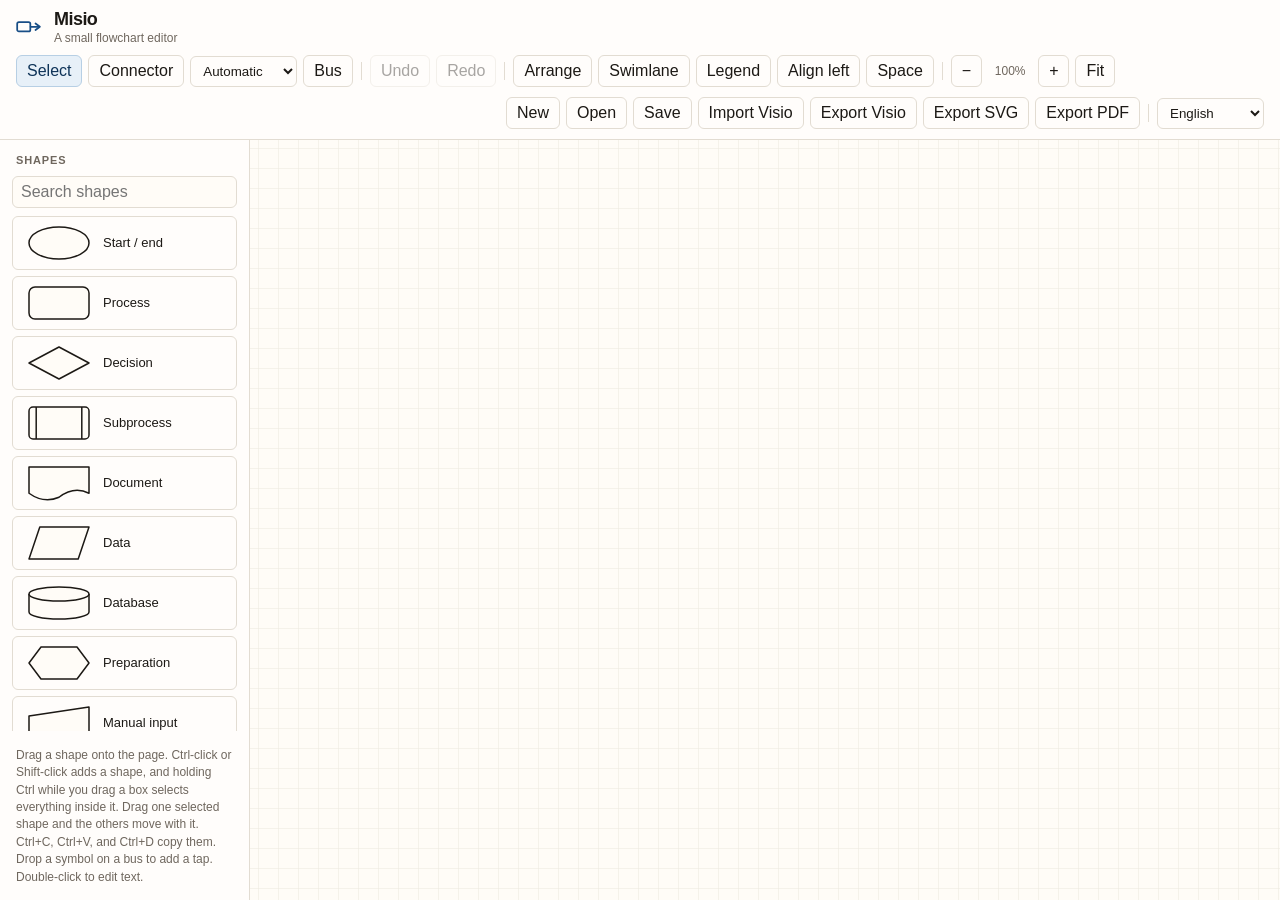
==== index.html @ 0391783e "Import and export Visio drawings. A .vsdx file can be brought onto the page, and a Misio drawing can" ====
<!DOCTYPE html>
<html lang="en">
<head>
  <meta charset="utf-8">
  <meta name="viewport" content="width=device-width, initial-scale=1">
  <title>Misio</title>
  <link rel="icon" href="favicon.svg" type="image/svg+xml">
  <link rel="icon" href="favicon.ico" sizes="32x32">
  <link rel="stylesheet" href="styles.css">
</head>
<body>
  <header class="topbar">
    <div class="brand">
      <svg class="mark" viewBox="0 0 22 16" aria-hidden="true">
        <rect x="0.75" y="3.25" width="10.5" height="7.5" rx="1.4" fill="none" stroke="currentColor" stroke-width="1.4"/>
        <path d="M11.5 7h6.2" fill="none" stroke="currentColor" stroke-width="1.4" stroke-linecap="round"/>
        <path d="M15.4 4.4 18.9 7 15.4 9.6" fill="none" stroke="currentColor" stroke-width="1.4" stroke-linecap="round" stroke-linejoin="round"/>
      </svg>
      <div>
        <h1>Misio</h1>
        <p data-ui="tagline">A small flowchart editor</p>
      </div>
    </div>
    <div class="tools" role="toolbar" data-ui-label="tools" aria-label="Tools">
      <button id="tool-select" type="button" aria-pressed="true" data-ui="select" data-ui-title="select-title" title="Select (V)">Select</button>
      <button id="tool-connect" type="button" aria-pressed="false" data-ui="connector" data-ui-title="connector-title" title="Connector (C)">Connector</button>
      <select id="connector-ends" data-ui-label="ends-label" data-ui-title="ends-title" aria-label="Connector ends" title="Arrow on new connectors. With a connector selected, this changes that connector.">
        <option value="auto" data-ui="ends-auto">Automatic</option>
        <option value="none" data-ui="ends-none">No arrow</option>
        <option value="end" data-ui="ends-end">One arrow</option>
        <option value="both" data-ui="ends-both">Two arrows</option>
      </select>
      <div id="connector-color-wrap" class="lane-color" hidden>
        <span data-ui="connector-color">Color</span>
        <button type="button" class="connector-swatch" data-color="" data-ui-title="connector-color-default" title="Default (black)" style="background:#1c1915"></button>
        <button type="button" class="connector-swatch" data-color="#184e86" data-ui-title="connector-color-blue" title="Blue" style="background:#184e86"></button>
        <button type="button" class="connector-swatch" data-color="#7dbe8a" data-ui-title="lane-color-green" title="Green" style="background:#7dbe8a"></button>
        <button type="button" class="connector-swatch" data-color="#e2b15a" data-ui-title="lane-color-amber" title="Amber" style="background:#e2b15a"></button>
        <button type="button" class="connector-swatch" data-color="#e08b8b" data-ui-title="lane-color-rose" title="Rose" style="background:#e08b8b"></button>
        <button type="button" class="connector-swatch" data-color="#a894d4" data-ui-title="lane-color-violet" title="Violet" style="background:#a894d4"></button>
        <input id="connector-color" type="color" value="#1c1915" data-ui-label="connector-color-custom" data-ui-title="connector-color-custom" aria-label="Custom connector color" title="Custom connector color">
      </div>
      <button id="tool-bus" type="button" aria-pressed="false" data-ui="bus-tool" data-ui-title="bus-title" title="Bus (B). Drag a bar, then drop a symbol on it.">Bus</button>
      <span class="sep" aria-hidden="true"></span>
      <button id="undo" type="button" data-ui="undo" data-ui-title="undo-title" title="Undo (Ctrl+Z)" disabled>Undo</button>
      <button id="redo" type="button" data-ui="redo" data-ui-title="redo-title" title="Redo (Ctrl+Y)" disabled>Redo</button>
      <span class="sep" aria-hidden="true"></span>
      <button id="arrange" type="button" data-ui="arrange" data-ui-title="arrange-title" title="Arrange shapes and connectors (Ctrl+Shift+L)">Arrange</button>
      <button id="lane" type="button" data-ui="lane" data-ui-title="lane-title" title="Add a swimlane (L). Click again for the next row. Shift-click adds a column.">Swimlane</button>
      <div id="lane-color-wrap" class="lane-color" hidden>
        <span data-ui="lane-color">Color</span>
        <button type="button" class="lane-swatch" data-color="" data-ui-title="lane-color-default" title="Default lane color" style="background:#e6eef6"></button>
        <button type="button" class="lane-swatch" data-color="#7eafd6" data-ui-title="lane-color-blue" title="Blue" style="background:#7eafd6"></button>
        <button type="button" class="lane-swatch" data-color="#7dbe8a" data-ui-title="lane-color-green" title="Green" style="background:#7dbe8a"></button>
        <button type="button" class="lane-swatch" data-color="#e2b15a" data-ui-title="lane-color-amber" title="Amber" style="background:#e2b15a"></button>
        <button type="button" class="lane-swatch" data-color="#e08b8b" data-ui-title="lane-color-rose" title="Rose" style="background:#e08b8b"></button>
        <button type="button" class="lane-swatch" data-color="#a894d4" data-ui-title="lane-color-violet" title="Violet" style="background:#a894d4"></button>
        <input id="lane-color" type="color" value="#e6eef6" data-ui-label="lane-color-custom" data-ui-title="lane-color-custom" aria-label="Custom lane color" title="Custom lane color">
      </div>
      <button id="legend" type="button" data-ui="legend" data-ui-title="legend-title" title="Add a legend of the symbols on this page">Legend</button>
      <button id="align-left" type="button" data-ui="align-left" data-ui-title="align-title" title="Align the left edges of the selected shapes">Align left</button>
      <button id="space-even" type="button" data-ui="space" data-ui-title="space-title" title="Space the selected shapes evenly">Space</button>
      <span class="sep" aria-hidden="true"></span>
      <button id="zoom-out" type="button" data-ui-title="zoom-out" title="Zoom out">−</button>
      <span id="zoom-label">100%</span>
      <button id="zoom-in" type="button" data-ui-title="zoom-in" title="Zoom in">+</button>
      <button id="fit" type="button" data-ui="fit" data-ui-title="fit-title" title="Fit the diagram in the window">Fit</button>
    </div>
    <p id="status" class="status" role="status"></p>
    <div class="file-actions" role="toolbar" data-ui-label="file" aria-label="File">
      <button id="new-doc" type="button" data-ui="new">New</button>
      <button id="open-doc" type="button" data-ui="open">Open</button>
      <button id="save-doc" type="button" data-ui="save">Save</button>
      <button id="import-visio" type="button" data-ui="import-visio" data-ui-title="import-visio-title" title="Import a Visio drawing (.vsdx)">Import Visio</button>
      <button id="export-visio" type="button" data-ui="export-visio" data-ui-title="export-visio-title" title="Export a Visio drawing (.vsdx)">Export Visio</button>
      <button id="export-svg" type="button" data-ui="export-svg">Export SVG</button>
      <button id="export-pdf" type="button" data-ui="export-pdf" data-ui-title="export-pdf-title" title="Open a one-page sheet and print it to PDF">Export PDF</button>
      <span class="sep" aria-hidden="true"></span>
      <select id="lang" data-ui-label="language" aria-label="Language">
        <option value="en">English</option>
        <option value="nl">Nederlands</option>
        <option value="fr">Français</option>
      </select>
      <input id="file-input" type="file" accept="application/json,.json" hidden>
      <input id="visio-input" type="file" accept=".vsdx,application/vnd.ms-visio.drawing" hidden>
    </div>
  </header>
  <div id="confirm" class="confirm" hidden>
    <span data-ui="clear-ask">Clear this diagram?</span>
    <button id="confirm-yes" type="button" data-ui="clear">Clear</button>
    <button id="confirm-no" type="button" data-ui="cancel">Cancel</button>
  </div>
  <div class="workspace">
    <aside class="stencil" data-ui-label="shapes-label" aria-label="Shapes">
      <h2 data-ui="shapes">Shapes</h2>
      <input id="shape-search" type="search" data-ui-placeholder="search-placeholder" data-ui-label="search-label" placeholder="Search shapes" aria-label="Search shapes" autocomplete="off" spellcheck="false">
      <div id="masters"></div>
      <p class="hint" data-ui="hint">Drag a shape onto the page. Ctrl-click or Shift-click selects several, and dragging one moves them together. Ctrl+C, Ctrl+V, and Ctrl+D copy them. Drop a symbol on a bus to add a tap. Double-click to edit text.</p>
    </aside>
    <div id="canvas-wrap" class="canvas-wrap">
      <svg id="canvas" data-ui-label="canvas" aria-label="Diagram canvas"></svg>
      <textarea id="text-editor" rows="2" hidden spellcheck="false" data-ui-label="diagram-text" aria-label="Diagram text"></textarea>
    </div>
  </div>
  <script src="lang.js"></script>
  <script src="arei.js"></script>
  <script src="network.js"></script>
  <script src="schematic.js"></script>
  <script src="visio.js"></script>
  <script src="app.js"></script>
</body>
</html>
---- styles.css ----
:root {
  color-scheme: light;
  --ink: #1c1915;
  --muted: #6f675e;
  --paper: #f3efe7;
  --canvas: #fffcf7;
  --line: #e2dcd2;
  --panel: #fffdfb;
  --accent: #184e86;
  --accent-ink: #0e3358;
  --accent-soft: #e7f0f8;
  --warn: #f4ead2;
  --warn-line: #e2d3b0;
  font-family: "Segoe UI", "Helvetica Neue", sans-serif;
}

* { box-sizing: border-box; }

html, body {
  height: 100%;
  margin: 0;
}

body {
  display: flex;
  flex-direction: column;
  color: var(--ink);
  background: var(--paper);
  user-select: none;
  overflow: hidden;
}

button, textarea, input {
  font: inherit;
}

button {
  color: var(--ink);
  background: var(--panel);
  border: 1px solid var(--line);
  border-radius: 6px;
  padding: 6px 10px;
  cursor: pointer;
}

button:hover:not(:disabled) {
  background: #f7f4ee;
}

button:disabled {
  opacity: 0.38;
  cursor: default;
}

button:focus-visible,
.master:focus-visible,
textarea:focus-visible {
  outline: 2px solid var(--accent);
  outline-offset: 2px;
}

button[aria-pressed="true"] {
  background: var(--accent-soft);
  border-color: #b7cfe4;
  color: var(--accent-ink);
}

#save-doc.is-dirty {
  border-color: #b7cfe4;
  color: var(--accent-ink);
}

.topbar {
  display: flex;
  align-items: center;
  flex-wrap: wrap;
  gap: 10px 16px;
  padding: 10px 16px;
  background: var(--panel);
  border-bottom: 1px solid var(--line);
}

.brand {
  display: flex;
  align-items: center;
  gap: 10px;
  min-width: 0;
}

.mark {
  width: 28px;
  height: 20px;
  color: var(--accent);
  flex: none;
}

.brand h1 {
  margin: 0;
  font-size: 18px;
  font-weight: 600;
  letter-spacing: -0.03em;
  line-height: 1.1;
}

.brand p {
  margin: 1px 0 0;
  color: var(--muted);
  font-size: 12px;
  line-height: 1.2;
}

.tools,
.file-actions {
  display: flex;
  align-items: center;
  gap: 6px;
}

.tools button,
.file-actions button,
#lang,
#connector-ends {
  white-space: nowrap;
}

.lane-color {
  display: flex;
  align-items: center;
  gap: 4px;
}

.lane-color[hidden] {
  display: none;
}

.lane-color > span {
  color: var(--muted);
  font-size: 12px;
  margin-right: 2px;
}

.lane-swatch,
.connector-swatch {
  width: 18px;
  height: 18px;
  padding: 0;
  border-radius: 50%;
}

.lane-swatch[aria-pressed="true"],
.connector-swatch[aria-pressed="true"] {
  outline: 2px solid var(--accent);
  outline-offset: 1px;
}

#lane-color,
#connector-color {
  width: 28px;
  height: 22px;
  padding: 1px;
  border: 1px solid var(--line);
  border-radius: 6px;
  background: var(--panel);
  cursor: pointer;
}

.sep {
  width: 1px;
  height: 18px;
  background: var(--line);
  margin: 0 2px;
}

#lang,
#connector-ends {
  color: var(--ink);
  background: var(--panel);
  border: 1px solid var(--line);
  border-radius: 6px;
  padding: 6px 8px;
  cursor: pointer;
}

#zoom-label {
  min-width: 44px;
  text-align: center;
  font-size: 12px;
  color: var(--muted);
  font-variant-numeric: tabular-nums;
}

.status {
  flex: 1 1 80px;
  min-width: 0;
  margin: 0;
  color: var(--muted);
  font-size: 12px;
  white-space: nowrap;
  overflow: hidden;
  text-overflow: ellipsis;
}

.file-actions { margin-left: auto; }

.confirm {
  display: flex;
  align-items: center;
  gap: 8px;
  padding: 8px 16px;
  background: var(--warn);
  border-bottom: 1px solid var(--warn-line);
  font-size: 13px;
}

.confirm[hidden] { display: none; }

.workspace {
  flex: 1;
  display: flex;
  min-height: 0;
}

.stencil {
  width: 250px;
  flex: none;
  display: flex;
  flex-direction: column;
  gap: 8px;
  padding: 14px 12px;
  background: var(--panel);
  border-right: 1px solid var(--line);
}

.stencil h2 {
  margin: 0 4px 2px;
  font-size: 11px;
  font-weight: 600;
  letter-spacing: 0.08em;
  text-transform: uppercase;
  color: var(--muted);
}

#shape-search {
  width: 100%;
  color: var(--ink);
  background: var(--canvas);
  border: 1px solid var(--line);
  border-radius: 6px;
  padding: 6px 8px;
}

#masters {
  display: flex;
  flex-direction: column;
  gap: 6px;
  flex: 1;
  min-height: 0;
  overflow-x: hidden;
  overflow-y: auto;
}

.master {
  display: grid;
  grid-template-columns: 76px 1fr;
  align-items: center;
  gap: 6px;
  width: 100%;
  padding: 6px 8px;
  text-align: left;
  background: transparent;
}

.master span {
  font-size: 13px;
  line-height: 1.2;
  min-width: 0;
  overflow-wrap: anywhere;
}

.master svg {
  width: 76px;
  height: 40px;
  display: block;
}

.symbol-group {
  border: 1px solid var(--line);
  border-radius: 8px;
  background: #fffcf7;
  min-width: 0;
}

.symbol-group summary {
  cursor: pointer;
  padding: 7px 8px;
  font-size: 12px;
  font-weight: 600;
  line-height: 1.3;
  list-style: none;
}

.symbol-group summary::-webkit-details-marker { display: none; }

.symbol-group summary::before {
  content: "";
  display: inline-block;
  width: 0;
  height: 0;
  margin-right: 7px;
  border-left: 5px solid var(--muted);
  border-top: 4px solid transparent;
  border-bottom: 4px solid transparent;
  vertical-align: 1px;
}

.symbol-group[open] > summary::before {
  transform: rotate(90deg);
}

.symbol-group-nested {
  background: transparent;
}

.symbol-group summary:focus-visible {
  outline: 2px solid var(--accent);
  outline-offset: -2px;
}

.symbol-group-items {
  display: flex;
  flex-direction: column;
  gap: 4px;
  padding: 0 4px 6px;
}

.hint {
  margin: 8px 4px 0;
  color: var(--muted);
  font-size: 12px;
  line-height: 1.45;
}

.canvas-wrap {
  position: relative;
  flex: 1;
  min-width: 0;
  background: var(--canvas);
  touch-action: none;
  cursor: default;
}

.canvas-wrap.is-connect { cursor: crosshair; }
.canvas-wrap.is-pan { cursor: grabbing; }

#canvas {
  width: 100%;
  height: 100%;
  display: block;
}

.port-hit {
  position: absolute;
  z-index: 3;
  width: 12px;
  height: 12px;
  margin: -6px 0 0 -6px;
  padding: 0;
  border-radius: 50%;
  border: 1.5px solid var(--accent);
  background: #fffcf7;
  cursor: crosshair;
}

.port-hit.is-hot {
  background: var(--accent);
}

#text-editor {
  position: absolute;
  z-index: 4;
  margin: 0;
  padding: 4px 6px;
  resize: none;
  text-align: center;
  color: var(--ink);
  background: #fff;
  border: 1px solid var(--accent);
  border-radius: 4px;
  box-shadow: 0 8px 20px rgba(28, 25, 21, 0.08);
  user-select: text;
}

#text-editor[hidden] { display: none; }

.ghost {
  position: fixed;
  z-index: 5;
  padding: 4px 8px;
  color: var(--accent-ink);
  background: var(--accent-soft);
  border: 1px solid #b7cfe4;
  border-radius: 6px;
  font-size: 12px;
  pointer-events: none;
}
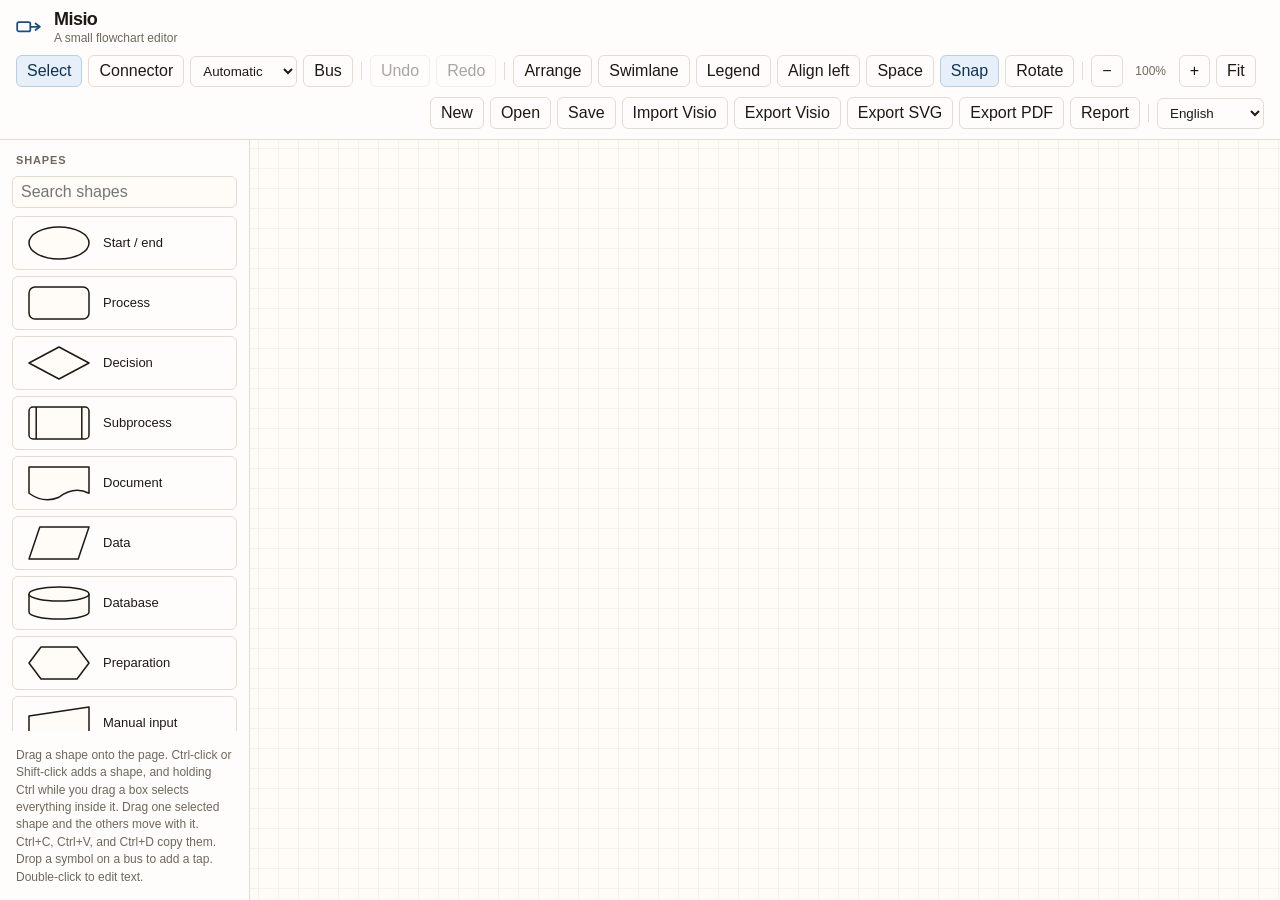
==== commit 84f8047a: "Let shapes snap or move freely, turn in quarter steps, and store reports on the Pi. Ports meet the s" ====
--- a/index.html
+++ b/index.html
@@ -60,6 +60,8 @@
       <button id="legend" type="button" data-ui="legend" data-ui-title="legend-title" title="Add a legend of the symbols on this page">Legend</button>
       <button id="align-left" type="button" data-ui="align-left" data-ui-title="align-title" title="Align the left edges of the selected shapes">Align left</button>
       <button id="space-even" type="button" data-ui="space" data-ui-title="space-title" title="Space the selected shapes evenly">Space</button>
+      <button id="snap" type="button" aria-pressed="true" data-ui="snap" data-ui-title="snap-title" title="Snap shapes and lines to the grid">Snap</button>
+      <button id="rotate" type="button" data-ui="rotate" data-ui-title="rotate-title" title="Turn the selected shapes a quarter turn (R). Shift-click turns the other way.">Rotate</button>
       <span class="sep" aria-hidden="true"></span>
       <button id="zoom-out" type="button" data-ui-title="zoom-out" title="Zoom out">−</button>
       <span id="zoom-label">100%</span>
@@ -75,6 +77,7 @@
       <button id="export-visio" type="button" data-ui="export-visio" data-ui-title="export-visio-title" title="Export a Visio drawing (.vsdx)">Export Visio</button>
       <button id="export-svg" type="button" data-ui="export-svg">Export SVG</button>
       <button id="export-pdf" type="button" data-ui="export-pdf" data-ui-title="export-pdf-title" title="Open a one-page sheet and print it to PDF">Export PDF</button>
+      <button id="report" type="button" data-ui="report" data-ui-title="report-title" title="Send a bug or a request">Report</button>
       <span class="sep" aria-hidden="true"></span>
       <select id="lang" data-ui-label="language" aria-label="Language">
         <option value="en">English</option>
@@ -85,6 +88,31 @@
       <input id="visio-input" type="file" accept=".vsdx,application/vnd.ms-visio.drawing" hidden>
     </div>
   </header>
+  <dialog id="report-dialog" class="report-dialog">
+    <form id="report-form">
+      <h2 data-ui="report">Report</h2>
+      <label>
+        <span data-ui="report-kind">Kind</span>
+        <select id="report-kind">
+          <option value="bug" data-ui="report-bug">Bug</option>
+          <option value="request" data-ui="report-request">Request</option>
+        </select>
+      </label>
+      <label>
+        <span data-ui="report-name">Name</span>
+        <input id="report-name" type="text" maxlength="80" data-ui-placeholder="report-name-placeholder" placeholder="Optional" autocomplete="name">
+      </label>
+      <label>
+        <span data-ui="report-message">What should we know?</span>
+        <textarea id="report-text" required maxlength="4000"></textarea>
+      </label>
+      <p id="report-note" class="report-note" role="status"></p>
+      <div class="report-actions">
+        <button id="report-cancel" type="button" data-ui="cancel">Cancel</button>
+        <button type="submit" data-ui="report-send">Send</button>
+      </div>
+    </form>
+  </dialog>
   <div id="confirm" class="confirm" hidden>
     <span data-ui="clear-ask">Clear this diagram?</span>
     <button id="confirm-yes" type="button" data-ui="clear">Clear</button>
--- a/styles.css
+++ b/styles.css
@@ -214,6 +214,62 @@
 
 .confirm[hidden] { display: none; }
 
+.report-dialog {
+  width: min(420px, calc(100% - 32px));
+  border: 1px solid var(--line);
+  border-radius: 10px;
+  background: var(--panel);
+  color: var(--ink);
+  padding: 16px 16px 14px;
+}
+
+.report-dialog::backdrop {
+  background: rgba(28, 25, 21, 0.35);
+}
+
+.report-dialog h2 {
+  margin: 0;
+  font-size: 16px;
+}
+
+.report-dialog label {
+  display: flex;
+  flex-direction: column;
+  gap: 4px;
+  margin-top: 12px;
+  font-size: 13px;
+}
+
+.report-dialog input,
+.report-dialog textarea,
+.report-dialog select {
+  user-select: text;
+  border: 1px solid var(--line);
+  border-radius: 6px;
+  padding: 6px 8px;
+  background: var(--canvas);
+  color: var(--ink);
+}
+
+.report-dialog textarea {
+  min-height: 120px;
+  resize: vertical;
+}
+
+.report-note {
+  min-height: 1.2em;
+  margin: 10px 0 0;
+  color: var(--muted);
+  font-size: 13px;
+}
+
+.report-actions {
+  display: flex;
+  justify-content: flex-end;
+  gap: 8px;
+  margin-top: 12px;
+}
+
 .workspace {
   flex: 1;
   display: flex;
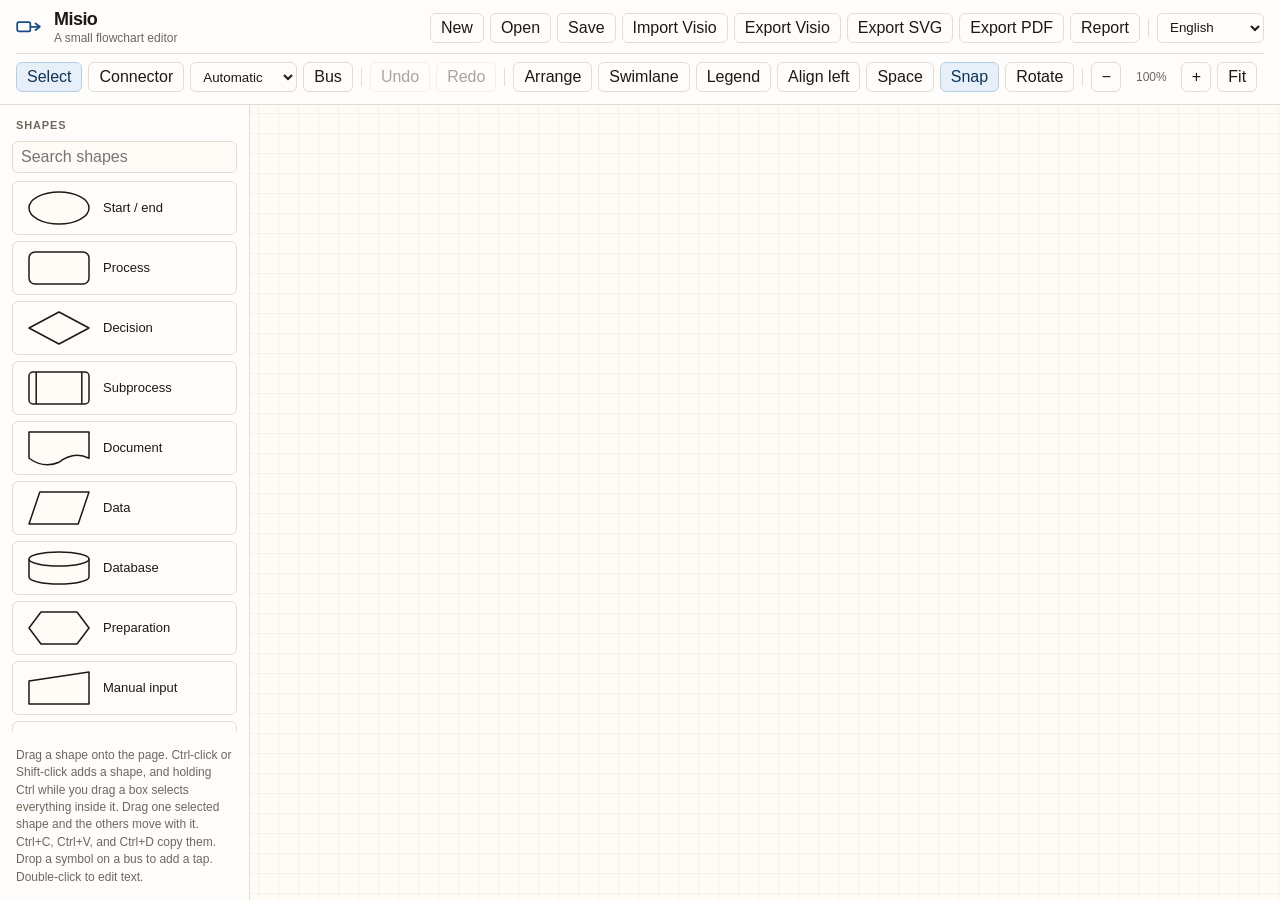
==== commit 89024eb7: "Align the toolbar into two rows, and add a Pi deployer that leaves the other sites alone. Co-authore" ====
--- a/index.html
+++ b/index.html
@@ -10,15 +10,36 @@
 </head>
 <body>
   <header class="topbar">
-    <div class="brand">
-      <svg class="mark" viewBox="0 0 22 16" aria-hidden="true">
-        <rect x="0.75" y="3.25" width="10.5" height="7.5" rx="1.4" fill="none" stroke="currentColor" stroke-width="1.4"/>
-        <path d="M11.5 7h6.2" fill="none" stroke="currentColor" stroke-width="1.4" stroke-linecap="round"/>
-        <path d="M15.4 4.4 18.9 7 15.4 9.6" fill="none" stroke="currentColor" stroke-width="1.4" stroke-linecap="round" stroke-linejoin="round"/>
-      </svg>
-      <div>
-        <h1>Misio</h1>
-        <p data-ui="tagline">A small flowchart editor</p>
+    <div class="bar-main">
+      <div class="brand">
+        <svg class="mark" viewBox="0 0 22 16" aria-hidden="true">
+          <rect x="0.75" y="3.25" width="10.5" height="7.5" rx="1.4" fill="none" stroke="currentColor" stroke-width="1.4"/>
+          <path d="M11.5 7h6.2" fill="none" stroke="currentColor" stroke-width="1.4" stroke-linecap="round"/>
+          <path d="M15.4 4.4 18.9 7 15.4 9.6" fill="none" stroke="currentColor" stroke-width="1.4" stroke-linecap="round" stroke-linejoin="round"/>
+        </svg>
+        <div>
+          <h1>Misio</h1>
+          <p data-ui="tagline">A small flowchart editor</p>
+        </div>
+      </div>
+      <p id="status" class="status" role="status"></p>
+      <div class="file-actions" role="toolbar" data-ui-label="file" aria-label="File">
+        <button id="new-doc" type="button" data-ui="new">New</button>
+        <button id="open-doc" type="button" data-ui="open">Open</button>
+        <button id="save-doc" type="button" data-ui="save">Save</button>
+        <button id="import-visio" type="button" data-ui="import-visio" data-ui-title="import-visio-title" title="Import a Visio drawing (.vsdx)">Import Visio</button>
+        <button id="export-visio" type="button" data-ui="export-visio" data-ui-title="export-visio-title" title="Export a Visio drawing (.vsdx)">Export Visio</button>
+        <button id="export-svg" type="button" data-ui="export-svg">Export SVG</button>
+        <button id="export-pdf" type="button" data-ui="export-pdf" data-ui-title="export-pdf-title" title="Open a one-page sheet and print it to PDF">Export PDF</button>
+        <button id="report" type="button" data-ui="report" data-ui-title="report-title" title="Send a bug or a request">Report</button>
+        <span class="sep" aria-hidden="true"></span>
+        <select id="lang" data-ui-label="language" aria-label="Language">
+          <option value="en">English</option>
+          <option value="nl">Nederlands</option>
+          <option value="fr">Français</option>
+        </select>
+        <input id="file-input" type="file" accept="application/json,.json" hidden>
+        <input id="visio-input" type="file" accept=".vsdx,application/vnd.ms-visio.drawing" hidden>
       </div>
     </div>
     <div class="tools" role="toolbar" data-ui-label="tools" aria-label="Tools">
@@ -67,25 +88,6 @@
       <span id="zoom-label">100%</span>
       <button id="zoom-in" type="button" data-ui-title="zoom-in" title="Zoom in">+</button>
       <button id="fit" type="button" data-ui="fit" data-ui-title="fit-title" title="Fit the diagram in the window">Fit</button>
-    </div>
-    <p id="status" class="status" role="status"></p>
-    <div class="file-actions" role="toolbar" data-ui-label="file" aria-label="File">
-      <button id="new-doc" type="button" data-ui="new">New</button>
-      <button id="open-doc" type="button" data-ui="open">Open</button>
-      <button id="save-doc" type="button" data-ui="save">Save</button>
-      <button id="import-visio" type="button" data-ui="import-visio" data-ui-title="import-visio-title" title="Import a Visio drawing (.vsdx)">Import Visio</button>
-      <button id="export-visio" type="button" data-ui="export-visio" data-ui-title="export-visio-title" title="Export a Visio drawing (.vsdx)">Export Visio</button>
-      <button id="export-svg" type="button" data-ui="export-svg">Export SVG</button>
-      <button id="export-pdf" type="button" data-ui="export-pdf" data-ui-title="export-pdf-title" title="Open a one-page sheet and print it to PDF">Export PDF</button>
-      <button id="report" type="button" data-ui="report" data-ui-title="report-title" title="Send a bug or a request">Report</button>
-      <span class="sep" aria-hidden="true"></span>
-      <select id="lang" data-ui-label="language" aria-label="Language">
-        <option value="en">English</option>
-        <option value="nl">Nederlands</option>
-        <option value="fr">Français</option>
-      </select>
-      <input id="file-input" type="file" accept="application/json,.json" hidden>
-      <input id="visio-input" type="file" accept=".vsdx,application/vnd.ms-visio.drawing" hidden>
     </div>
   </header>
   <dialog id="report-dialog" class="report-dialog">
--- a/styles.css
+++ b/styles.css
@@ -72,12 +72,19 @@
 
 .topbar {
   display: flex;
-  align-items: center;
+  flex-direction: column;
+  align-items: stretch;
+  gap: 8px;
+  padding: 10px 16px 12px;
+  background: var(--panel);
+  border-bottom: 1px solid var(--line);
+}
+
+.bar-main {
+  display: flex;
   flex-wrap: wrap;
-  gap: 10px 16px;
-  padding: 10px 16px;
-  background: var(--panel);
-  border-bottom: 1px solid var(--line);
+  align-items: center;
+  gap: 8px 16px;
 }
 
 .brand {
@@ -113,14 +120,34 @@
 .file-actions {
   display: flex;
   align-items: center;
+  flex-wrap: wrap;
   gap: 6px;
+}
+
+.tools {
+  padding-top: 8px;
+  border-top: 1px solid var(--line);
 }
 
 .tools button,
 .file-actions button,
 #lang,
 #connector-ends {
+  height: 30px;
+  padding: 0 10px;
+  line-height: 1;
   white-space: nowrap;
+}
+
+#zoom-out,
+#zoom-in {
+  width: 30px;
+  padding: 0;
+}
+
+.file-actions {
+  flex: none;
+  justify-content: flex-start;
 }
 
 .lane-color {
@@ -177,12 +204,16 @@
   background: var(--panel);
   border: 1px solid var(--line);
   border-radius: 6px;
-  padding: 6px 8px;
+  padding: 0 8px;
   cursor: pointer;
 }
 
 #zoom-label {
-  min-width: 44px;
+  display: inline-flex;
+  align-items: center;
+  justify-content: center;
+  height: 30px;
+  min-width: 48px;
   text-align: center;
   font-size: 12px;
   color: var(--muted);
@@ -190,8 +221,8 @@
 }
 
 .status {
-  flex: 1 1 80px;
-  min-width: 0;
+  flex: 1 1 48px;
+  min-width: 24px;
   margin: 0;
   color: var(--muted);
   font-size: 12px;
@@ -199,8 +230,6 @@
   overflow: hidden;
   text-overflow: ellipsis;
 }
-
-.file-actions { margin-left: auto; }
 
 .confirm {
   display: flex;
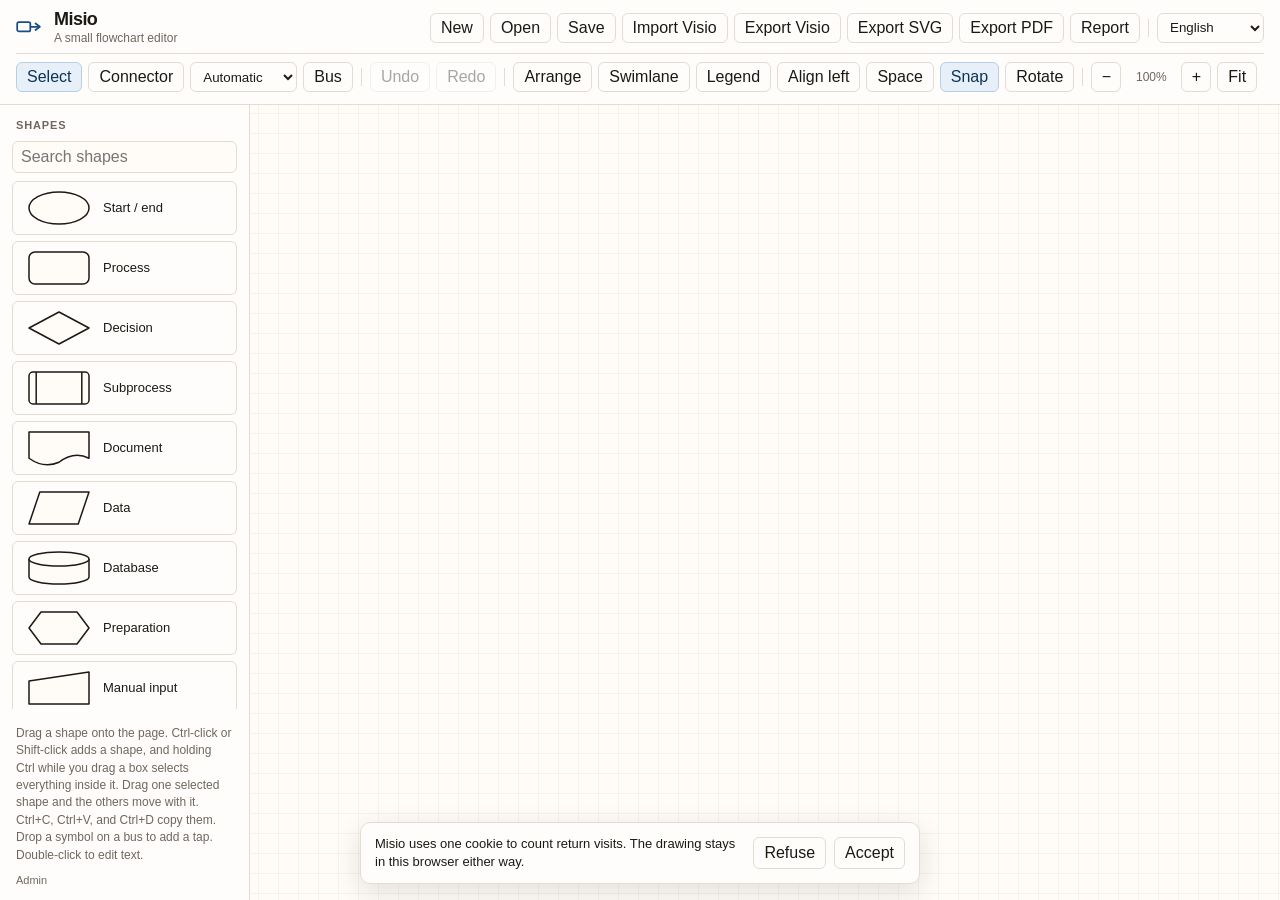
==== commit 6563bd3d: "Let the admin see visitors and reports on the Pi, and ask before the visitor cookie is stored. The a" ====
--- a/index.html
+++ b/index.html
@@ -120,12 +120,20 @@
     <button id="confirm-yes" type="button" data-ui="clear">Clear</button>
     <button id="confirm-no" type="button" data-ui="cancel">Cancel</button>
   </div>
+  <div id="cookie-notice" class="cookie-notice" hidden role="dialog" aria-labelledby="cookie-text">
+    <p id="cookie-text" data-ui="cookie-text">Misio uses one cookie to count return visits. The drawing stays in this browser either way.</p>
+    <div class="cookie-actions">
+      <button id="cookie-refuse" type="button" data-ui="cookie-refuse">Refuse</button>
+      <button id="cookie-accept" type="button" data-ui="cookie-accept">Accept</button>
+    </div>
+  </div>
   <div class="workspace">
     <aside class="stencil" data-ui-label="shapes-label" aria-label="Shapes">
       <h2 data-ui="shapes">Shapes</h2>
       <input id="shape-search" type="search" data-ui-placeholder="search-placeholder" data-ui-label="search-label" placeholder="Search shapes" aria-label="Search shapes" autocomplete="off" spellcheck="false">
       <div id="masters"></div>
       <p class="hint" data-ui="hint">Drag a shape onto the page. Ctrl-click or Shift-click selects several, and dragging one moves them together. Ctrl+C, Ctrl+V, and Ctrl+D copy them. Drop a symbol on a bus to add a tap. Double-click to edit text.</p>
+      <a class="admin-link" href="admin.html" data-ui="admin" data-ui-title="admin-title" title="Use, errors, and reports">Admin</a>
     </aside>
     <div id="canvas-wrap" class="canvas-wrap">
       <svg id="canvas" data-ui-label="canvas" aria-label="Diagram canvas"></svg>
--- a/styles.css
+++ b/styles.css
@@ -425,6 +425,54 @@
   line-height: 1.45;
 }
 
+.admin-link {
+  align-self: flex-start;
+  margin: 2px 4px 0;
+  color: var(--muted);
+  font-size: 11px;
+  text-decoration: none;
+}
+
+.admin-link:hover {
+  color: var(--accent);
+}
+
+.cookie-notice {
+  position: fixed;
+  z-index: 30;
+  left: 50%;
+  bottom: 16px;
+  transform: translateX(-50%);
+  display: flex;
+  align-items: center;
+  gap: 14px;
+  width: min(560px, calc(100% - 24px));
+  padding: 12px 14px;
+  background: var(--panel);
+  border: 1px solid var(--line);
+  border-radius: 10px;
+  box-shadow: 0 8px 28px rgba(28, 25, 21, 0.12);
+  user-select: text;
+}
+
+.cookie-notice[hidden] { display: none; }
+
+.cookie-notice p {
+  margin: 0;
+  font-size: 13px;
+  line-height: 1.4;
+}
+
+.cookie-actions {
+  display: flex;
+  flex: none;
+  gap: 8px;
+}
+
+@media (max-width: 640px) {
+  .cookie-notice { flex-direction: column; align-items: stretch; }
+}
+
 .canvas-wrap {
   position: relative;
   flex: 1;
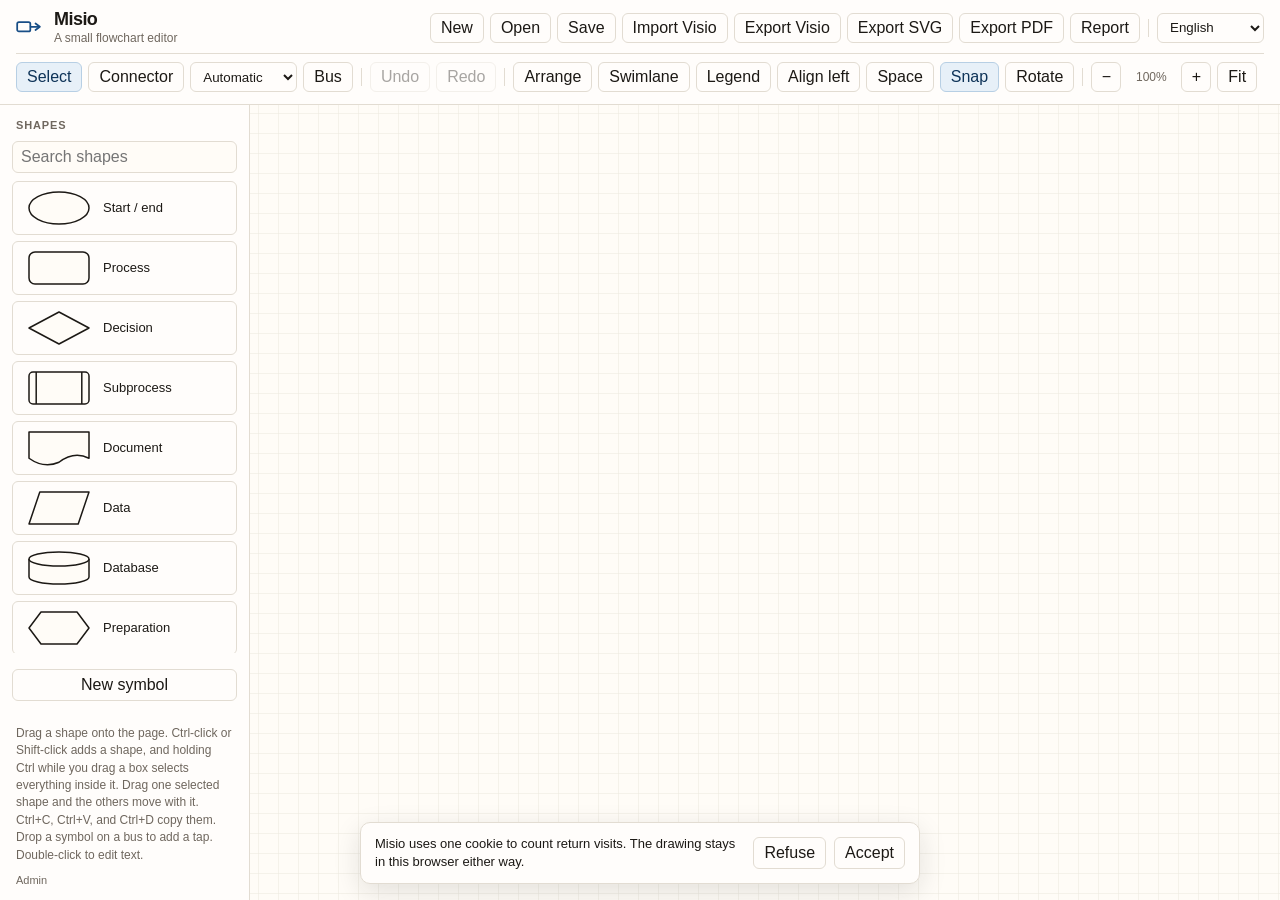
==== commit 4167ec66: "Let people draw shared symbols, and count opens with no cookie. Anyone can draw a symbol with lines," ====
--- a/index.html
+++ b/index.html
@@ -120,6 +120,36 @@
     <button id="confirm-yes" type="button" data-ui="clear">Clear</button>
     <button id="confirm-no" type="button" data-ui="cancel">Cancel</button>
   </div>
+  <dialog id="symbol-dialog" class="symbol-dialog">
+    <form id="symbol-form" method="dialog">
+      <h2 data-ui="symbol-new">New symbol</h2>
+      <label>
+        <span data-ui="symbol-name">Name</span>
+        <input id="symbol-name" type="text" maxlength="80" required autocomplete="off">
+      </label>
+      <div class="symbol-tools" role="toolbar" data-ui-label="symbol-tools" aria-label="Symbol tools">
+        <button id="symbol-line" type="button" aria-pressed="true" data-ui="symbol-line">Line</button>
+        <button id="symbol-rect" type="button" aria-pressed="false" data-ui="symbol-rect">Rectangle</button>
+        <button id="symbol-ellipse" type="button" aria-pressed="false" data-ui="symbol-ellipse">Ellipse</button>
+        <button id="symbol-text" type="button" aria-pressed="false" data-ui="symbol-label">Text</button>
+        <button id="symbol-point" type="button" aria-pressed="false" data-ui="symbol-point">Point</button>
+      </div>
+      <div class="symbol-view">
+        <button id="symbol-zoom-out" type="button" data-ui="zoom-out" data-ui-title="symbol-zoom-out-title" title="Show more of the symbol">Zoom out</button>
+        <span id="symbol-zoom">100%</span>
+        <button id="symbol-zoom-in" type="button" data-ui="zoom-in" data-ui-title="symbol-zoom-in-title" title="Draw a detail larger">Zoom in</button>
+        <button id="symbol-snap" type="button" aria-pressed="true" data-ui="symbol-snap" data-ui-title="symbol-snap-title" title="Snap a line to another line, a rectangle, or an ellipse">Snap</button>
+      </div>
+      <svg id="symbol-pad" viewBox="0 0 40 40" role="img" data-ui-label="symbol-pad" aria-label="Symbol drawing"></svg>
+      <p class="hint" data-ui="symbol-hint">Draw the ink, then place a point where a wire should meet it. Drag a point to move it. Click a point to change the side the wire leaves. Shift-click removes a point or text. Text: click and type, then drag the words to move them. The wheel zooms in so a detail can be drawn larger, and the right mouse button moves the view. Snap pulls a line onto another line, a rectangle, or an ellipse.</p>
+      <p id="symbol-note" class="report-note" role="status"></p>
+      <div class="report-actions">
+        <button id="symbol-cancel" type="button" data-ui="cancel">Cancel</button>
+        <button type="submit" data-ui="symbol-save">Save symbol</button>
+      </div>
+    </form>
+    <input id="symbol-text-input" class="symbol-text-input" type="text" maxlength="40" hidden autocomplete="off" spellcheck="false" data-ui-label="symbol-label" aria-label="Text">
+  </dialog>
   <div id="cookie-notice" class="cookie-notice" hidden role="dialog" aria-labelledby="cookie-text">
     <p id="cookie-text" data-ui="cookie-text">Misio uses one cookie to count return visits. The drawing stays in this browser either way.</p>
     <div class="cookie-actions">
@@ -132,6 +162,7 @@
       <h2 data-ui="shapes">Shapes</h2>
       <input id="shape-search" type="search" data-ui-placeholder="search-placeholder" data-ui-label="search-label" placeholder="Search shapes" aria-label="Search shapes" autocomplete="off" spellcheck="false">
       <div id="masters"></div>
+      <button id="symbol-new" type="button" class="symbol-new" data-ui="symbol-new">New symbol</button>
       <p class="hint" data-ui="hint">Drag a shape onto the page. Ctrl-click or Shift-click selects several, and dragging one moves them together. Ctrl+C, Ctrl+V, and Ctrl+D copy them. Drop a symbol on a bus to add a tap. Double-click to edit text.</p>
       <a class="admin-link" href="admin.html" data-ui="admin" data-ui-title="admin-title" title="Use, errors, and reports">Admin</a>
     </aside>
--- a/styles.css
+++ b/styles.css
@@ -418,6 +418,116 @@
   padding: 0 4px 6px;
 }
 
+.symbol-new {
+  width: 100%;
+  margin: 8px 0;
+}
+
+.custom-row {
+  display: grid;
+  grid-template-columns: minmax(0, 1fr) auto;
+  align-items: center;
+}
+
+.custom-remove {
+  background: transparent;
+  color: var(--muted);
+  border: 0;
+  min-height: 0;
+  padding: 4px 8px;
+  font-size: 11px;
+  font-weight: 500;
+}
+
+.custom-remove:hover {
+  background: transparent;
+  color: var(--accent, #184e86);
+}
+
+.symbol-dialog {
+  width: min(440px, calc(100% - 32px));
+  border: 1px solid var(--line);
+  border-radius: 10px;
+  background: var(--panel);
+  color: var(--ink);
+  padding: 16px 16px 14px;
+}
+
+.symbol-dialog::backdrop {
+  background: rgba(28, 25, 21, 0.35);
+}
+
+.symbol-dialog h2 {
+  margin: 0;
+  font-size: 16px;
+}
+
+.symbol-dialog label {
+  display: flex;
+  flex-direction: column;
+  gap: 4px;
+  margin-top: 12px;
+  font-size: 13px;
+}
+
+.symbol-dialog input {
+  font: inherit;
+  color: var(--ink);
+  background: white;
+  border: 1px solid var(--line);
+  border-radius: 6px;
+  padding: 7px 8px;
+}
+
+.symbol-tools {
+  display: flex;
+  flex-wrap: wrap;
+  gap: 6px;
+  margin-top: 12px;
+}
+
+.symbol-tools button[aria-pressed="true"],
+.symbol-view button[aria-pressed="true"] {
+  background: #184e86;
+  color: #fffcf7;
+}
+
+.symbol-view {
+  display: flex;
+  align-items: center;
+  gap: 6px;
+  margin-top: 8px;
+}
+
+#symbol-zoom {
+  min-width: 3.2rem;
+  text-align: center;
+  font-size: 12px;
+  color: var(--muted);
+  font-variant-numeric: tabular-nums;
+}
+
+.symbol-text-input {
+  position: absolute;
+  z-index: 3;
+  width: 9rem;
+  margin: 0;
+  transform: translate(-50%, -50%);
+  text-align: center;
+}
+
+#symbol-pad {
+  display: block;
+  width: 100%;
+  height: auto;
+  margin-top: 12px;
+  background: #fffcf7;
+  border: 1px solid var(--line);
+  border-radius: 8px;
+  touch-action: none;
+  cursor: crosshair;
+}
+
 .hint {
   margin: 8px 4px 0;
   color: var(--muted);
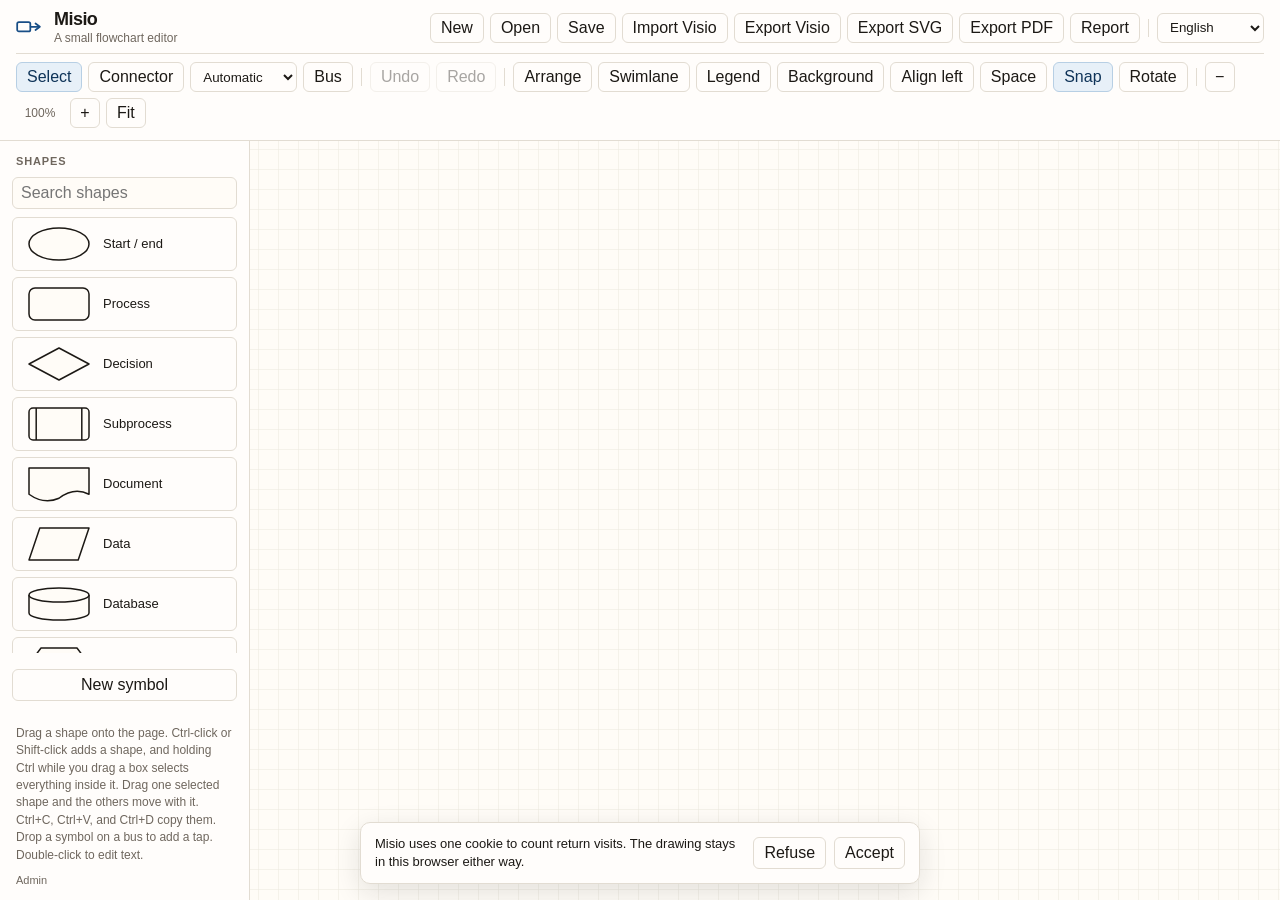
==== commit 5616ef70: "Let a drawing keep a background picture, and give custom symbols more drawing tools. A page picture " ====
--- a/index.html
+++ b/index.html
@@ -39,6 +39,7 @@
           <option value="fr">Français</option>
         </select>
         <input id="file-input" type="file" accept="application/json,.json" hidden>
+        <input id="background-file" type="file" accept="image/*,.bmp,.jpg,.jpeg,.png,.gif,.webp,.tif,.tiff,.ico" hidden>
         <input id="visio-input" type="file" accept=".vsdx,application/vnd.ms-visio.drawing" hidden>
       </div>
     </div>
@@ -79,6 +80,7 @@
         <input id="lane-color" type="color" value="#e6eef6" data-ui-label="lane-color-custom" data-ui-title="lane-color-custom" aria-label="Custom lane color" title="Custom lane color">
       </div>
       <button id="legend" type="button" data-ui="legend" data-ui-title="legend-title" title="Add a legend of the symbols on this page">Legend</button>
+      <button id="background" type="button" data-ui="background" data-ui-title="background-title" title="Place a picture behind the diagram. Drag it, stretch a corner, and Rotate turns it.">Background</button>
       <button id="align-left" type="button" data-ui="align-left" data-ui-title="align-title" title="Align the left edges of the selected shapes">Align left</button>
       <button id="space-even" type="button" data-ui="space" data-ui-title="space-title" title="Space the selected shapes evenly">Space</button>
       <button id="snap" type="button" aria-pressed="true" data-ui="snap" data-ui-title="snap-title" title="Snap shapes and lines to the grid">Snap</button>
@@ -128,27 +130,42 @@
         <input id="symbol-name" type="text" maxlength="80" required autocomplete="off">
       </label>
       <div class="symbol-tools" role="toolbar" data-ui-label="symbol-tools" aria-label="Symbol tools">
+        <button id="symbol-select" type="button" aria-pressed="false" data-ui="symbol-select">Select</button>
         <button id="symbol-line" type="button" aria-pressed="true" data-ui="symbol-line">Line</button>
         <button id="symbol-rect" type="button" aria-pressed="false" data-ui="symbol-rect">Rectangle</button>
         <button id="symbol-ellipse" type="button" aria-pressed="false" data-ui="symbol-ellipse">Ellipse</button>
+        <button id="symbol-circle" type="button" aria-pressed="false" data-ui="symbol-circle">Circle</button>
+        <button id="symbol-polyline" type="button" aria-pressed="false" data-ui="symbol-polyline">Polyline</button>
+        <button id="symbol-dot" type="button" aria-pressed="false" data-ui="symbol-dot">Dot</button>
         <button id="symbol-text" type="button" aria-pressed="false" data-ui="symbol-label">Text</button>
-        <button id="symbol-point" type="button" aria-pressed="false" data-ui="symbol-point">Point</button>
+        <button id="symbol-point" type="button" aria-pressed="false" data-ui="symbol-point">Connector</button>
       </div>
       <div class="symbol-view">
-        <button id="symbol-zoom-out" type="button" data-ui="zoom-out" data-ui-title="symbol-zoom-out-title" title="Show more of the symbol">Zoom out</button>
+        <button id="symbol-zoom-out" type="button" data-ui="zoom-out" data-ui-title="symbol-zoom-out-title" title="Show more of the symbol, or make it larger">Zoom out</button>
         <span id="symbol-zoom">100%</span>
         <button id="symbol-zoom-in" type="button" data-ui="zoom-in" data-ui-title="symbol-zoom-in-title" title="Draw a detail larger">Zoom in</button>
-        <button id="symbol-snap" type="button" aria-pressed="true" data-ui="symbol-snap" data-ui-title="symbol-snap-title" title="Snap a line to another line, a rectangle, or an ellipse">Snap</button>
+        <button id="symbol-snap" type="button" aria-pressed="true" data-ui="symbol-snap" data-ui-title="symbol-snap-title" title="Snap to the grid or to another stroke">Snap</button>
+        <button id="symbol-fill" type="button" aria-pressed="false" data-ui="symbol-fill" data-ui-title="symbol-fill-title" title="Fill the selected shape, or the next one">Fill</button>
+        <button id="symbol-thick" type="button" aria-pressed="false" data-ui="symbol-thick" data-ui-title="symbol-thick-title" title="Draw the selected stroke thicker, or the next one">Thick</button>
+        <button id="symbol-undo" type="button" data-ui="undo" data-ui-title="undo-title" title="Undo (Ctrl+Z)" disabled>Undo</button>
+        <button id="symbol-redo" type="button" data-ui="redo" data-ui-title="redo-title" title="Redo (Ctrl+Y)" disabled>Redo</button>
+        <button id="symbol-image" type="button" data-ui="symbol-image" data-ui-title="symbol-image-title" title="Use a picture as the background">Image</button>
+        <button id="symbol-image-clear" type="button" data-ui="symbol-image-clear" hidden>Clear image</button>
+        <input id="symbol-image-file" type="file" accept="image/*,.bmp,.jpg,.jpeg,.png,.gif,.webp,.tif,.tiff,.ico" hidden>
+      </div>
+      <div id="symbol-text-row" class="symbol-text-row" hidden>
+        <input id="symbol-text-input" type="text" maxlength="40" autocomplete="off" spellcheck="false" data-ui-label="symbol-label" aria-label="Text">
+        <button id="symbol-text-smaller" type="button" data-ui-title="symbol-text-smaller" title="Smaller text">A−</button>
+        <button id="symbol-text-larger" type="button" data-ui-title="symbol-text-larger" title="Larger text">A+</button>
       </div>
       <svg id="symbol-pad" viewBox="0 0 40 40" role="img" data-ui-label="symbol-pad" aria-label="Symbol drawing"></svg>
-      <p class="hint" data-ui="symbol-hint">Draw the ink, then place a point where a wire should meet it. Drag a point to move it. Click a point to change the side the wire leaves. Shift-click removes a point or text. Text: click and type, then drag the words to move them. The wheel zooms in so a detail can be drawn larger, and the right mouse button moves the view. Snap pulls a line onto another line, a rectangle, or an ellipse.</p>
+      <p class="hint" data-ui="symbol-hint">Select moves a stroke. Shift-click or Delete removes it. Draw with line, rectangle, ellipse, circle, polyline, or dot. Fill and Thick set the next shape, and change the selected one. For text, click the pad, type, and press Enter. Connector is where a wire meets the symbol. Image places a picture behind the drawing. The wheel zooms in and out. Zooming out past the whole symbol makes the icon larger, up to four times the usual size. The right mouse button moves the view. Snap pulls onto the grid or onto another stroke.</p>
       <p id="symbol-note" class="report-note" role="status"></p>
       <div class="report-actions">
         <button id="symbol-cancel" type="button" data-ui="cancel">Cancel</button>
         <button type="submit" data-ui="symbol-save">Save symbol</button>
       </div>
     </form>
-    <input id="symbol-text-input" class="symbol-text-input" type="text" maxlength="40" hidden autocomplete="off" spellcheck="false" data-ui-label="symbol-label" aria-label="Text">
   </dialog>
   <div id="cookie-notice" class="cookie-notice" hidden role="dialog" aria-labelledby="cookie-text">
     <p id="cookie-text" data-ui="cookie-text">Misio uses one cookie to count return visits. The drawing stays in this browser either way.</p>
--- a/styles.css
+++ b/styles.css
@@ -445,7 +445,9 @@
 }
 
 .symbol-dialog {
-  width: min(440px, calc(100% - 32px));
+  width: min(560px, calc(100% - 32px));
+  max-height: calc(100% - 32px);
+  overflow: auto;
   border: 1px solid var(--line);
   border-radius: 10px;
   background: var(--panel);
@@ -479,11 +481,18 @@
   padding: 7px 8px;
 }
 
-.symbol-tools {
+.symbol-tools,
+.symbol-view {
   display: flex;
   flex-wrap: wrap;
   gap: 6px;
   margin-top: 12px;
+}
+
+.symbol-tools button,
+.symbol-view button {
+  padding: 5px 8px;
+  font-size: 13px;
 }
 
 .symbol-tools button[aria-pressed="true"],
@@ -493,27 +502,33 @@
 }
 
 .symbol-view {
+  align-items: center;
+  margin-top: 8px;
+}
+
+.symbol-text-row {
   display: flex;
   align-items: center;
   gap: 6px;
   margin-top: 8px;
 }
 
+.symbol-text-row[hidden] {
+  display: none;
+}
+
+.symbol-text-row input {
+  flex: 1;
+  min-width: 0;
+  text-align: center;
+}
+
 #symbol-zoom {
-  min-width: 3.2rem;
+  min-width: 3.6rem;
   text-align: center;
   font-size: 12px;
   color: var(--muted);
   font-variant-numeric: tabular-nums;
-}
-
-.symbol-text-input {
-  position: absolute;
-  z-index: 3;
-  width: 9rem;
-  margin: 0;
-  transform: translate(-50%, -50%);
-  text-align: center;
 }
 
 #symbol-pad {
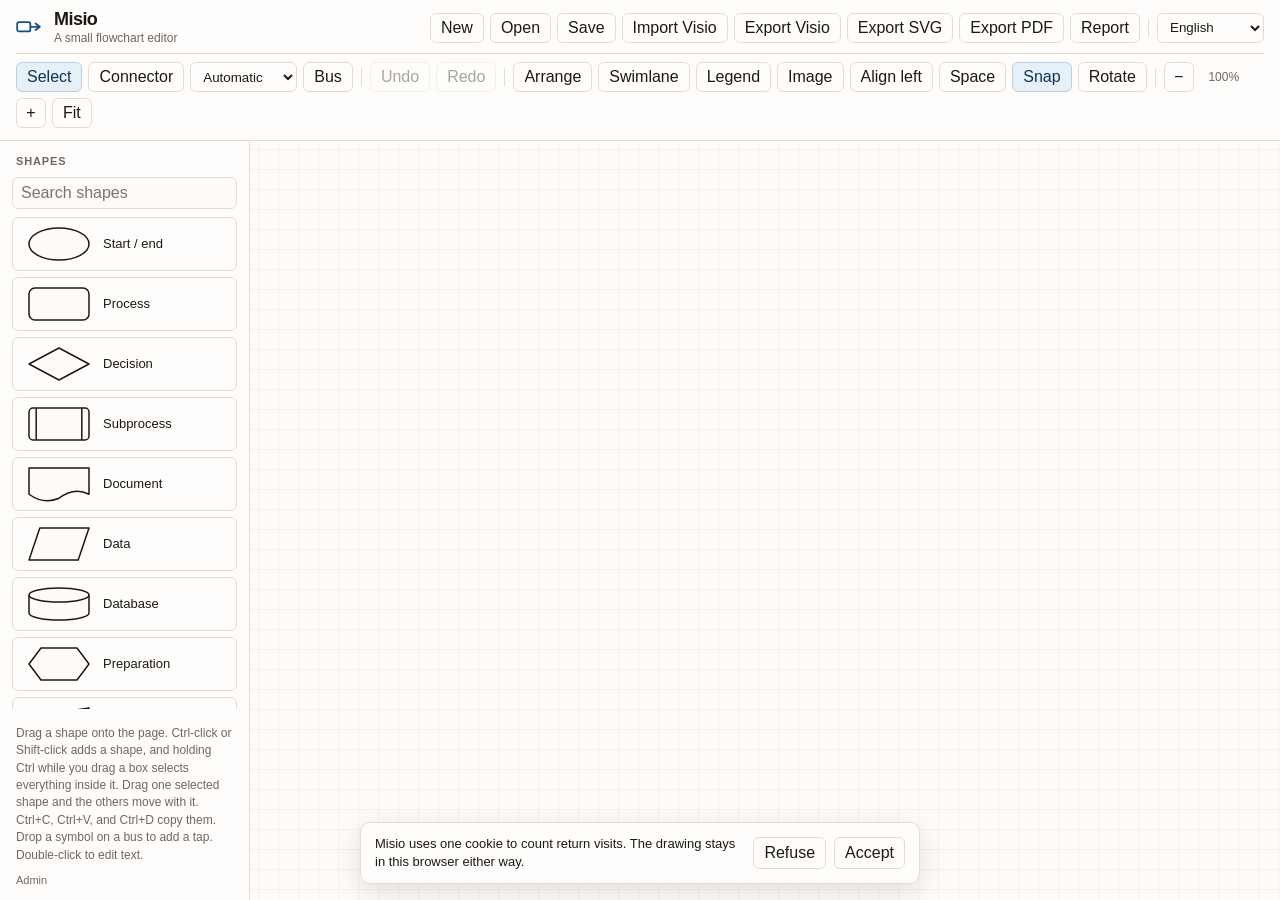
==== commit 9713c2f2: "Put New symbol with the custom symbols, and call the page picture Image. The picture button matches " ====
--- a/index.html
+++ b/index.html
@@ -80,7 +80,7 @@
         <input id="lane-color" type="color" value="#e6eef6" data-ui-label="lane-color-custom" data-ui-title="lane-color-custom" aria-label="Custom lane color" title="Custom lane color">
       </div>
       <button id="legend" type="button" data-ui="legend" data-ui-title="legend-title" title="Add a legend of the symbols on this page">Legend</button>
-      <button id="background" type="button" data-ui="background" data-ui-title="background-title" title="Place a picture behind the diagram. Drag it, stretch a corner, and Rotate turns it.">Background</button>
+      <button id="background" type="button" data-ui="background" data-ui-title="background-title" title="Place a picture behind the diagram. Drag it, stretch a corner, and Rotate turns it.">Image</button>
       <button id="align-left" type="button" data-ui="align-left" data-ui-title="align-title" title="Align the left edges of the selected shapes">Align left</button>
       <button id="space-even" type="button" data-ui="space" data-ui-title="space-title" title="Space the selected shapes evenly">Space</button>
       <button id="snap" type="button" aria-pressed="true" data-ui="snap" data-ui-title="snap-title" title="Snap shapes and lines to the grid">Snap</button>
@@ -179,7 +179,7 @@
       <h2 data-ui="shapes">Shapes</h2>
       <input id="shape-search" type="search" data-ui-placeholder="search-placeholder" data-ui-label="search-label" placeholder="Search shapes" aria-label="Search shapes" autocomplete="off" spellcheck="false">
       <div id="masters"></div>
-      <button id="symbol-new" type="button" class="symbol-new" data-ui="symbol-new">New symbol</button>
+      <button id="symbol-new" type="button" class="symbol-new" data-ui="symbol-new" hidden>New symbol</button>
       <p class="hint" data-ui="hint">Drag a shape onto the page. Ctrl-click or Shift-click selects several, and dragging one moves them together. Ctrl+C, Ctrl+V, and Ctrl+D copy them. Drop a symbol on a bus to add a tap. Double-click to edit text.</p>
       <a class="admin-link" href="admin.html" data-ui="admin" data-ui-title="admin-title" title="Use, errors, and reports">Admin</a>
     </aside>
--- a/styles.css
+++ b/styles.css
@@ -420,7 +420,7 @@
 
 .symbol-new {
   width: 100%;
-  margin: 8px 0;
+  margin: 2px 0 0;
 }
 
 .custom-row {
